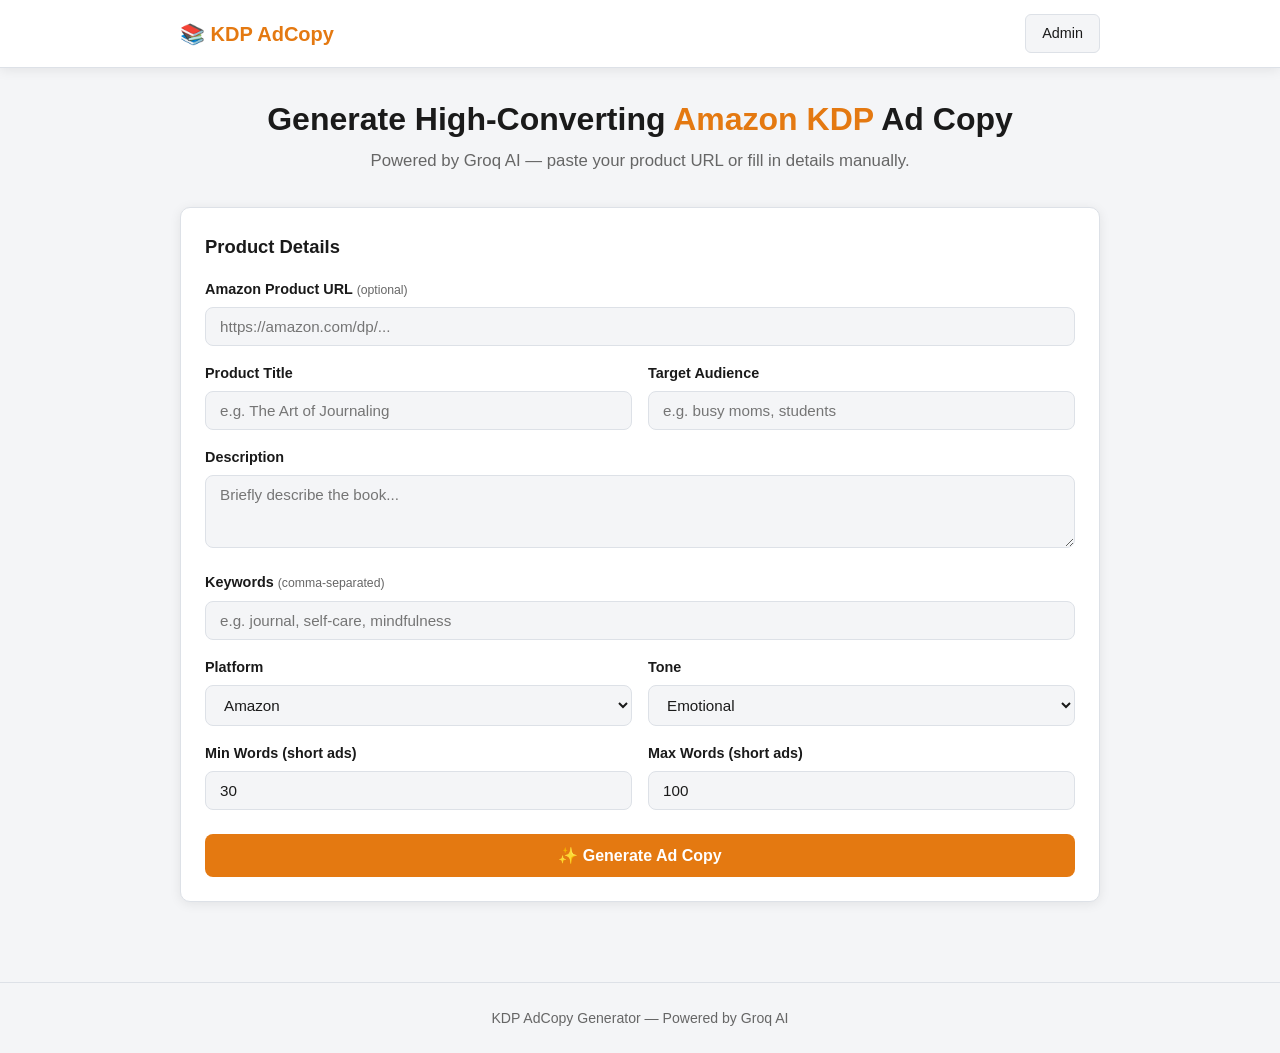
==== templates/index.html @ f395e8b0 "Initial commit" ====
<!DOCTYPE html>
<html lang="en">
<head>
  <meta charset="UTF-8" />
  <meta name="viewport" content="width=device-width, initial-scale=1.0" />
  <title>KDP AdCopy Generator</title>
  <link rel="manifest" href="/static/manifest.json" />
  <meta name="theme-color" content="#e47911" />
  <link rel="icon" href="/static/icons/icon-192.png" />
  <link rel="stylesheet" href="/static/styles.css" />
</head>
<body>
  <header class="header">
    <div class="header-inner">
      <div class="logo">📚 KDP AdCopy</div>
      <nav>
        <a href="/admin" class="btn-nav">Admin</a>
      </nav>
    </div>
  </header>

  <main class="main">
    <section class="hero">
      <h1>Generate High-Converting <span class="accent">Amazon KDP</span> Ad Copy</h1>
      <p class="hero-sub">Powered by Groq AI — paste your product URL or fill in details manually.</p>
    </section>

    <!-- Input Form -->
    <section class="card form-card">
      <h2>Product Details</h2>
      <form id="generateForm">
        <div class="form-group">
          <label for="url">Amazon Product URL <span class="optional">(optional)</span></label>
          <input type="url" id="url" name="url" placeholder="https://amazon.com/dp/..." />
        </div>
        <div class="form-row">
          <div class="form-group">
            <label for="title">Product Title</label>
            <input type="text" id="title" name="title" placeholder="e.g. The Art of Journaling" />
          </div>
          <div class="form-group">
            <label for="target_audience">Target Audience</label>
            <input type="text" id="target_audience" name="target_audience" placeholder="e.g. busy moms, students" />
          </div>
        </div>
        <div class="form-group">
          <label for="description">Description</label>
          <textarea id="description" name="description" rows="3" placeholder="Briefly describe the book..."></textarea>
        </div>
        <div class="form-group">
          <label for="keywords">Keywords <span class="optional">(comma-separated)</span></label>
          <input type="text" id="keywords" name="keywords" placeholder="e.g. journal, self-care, mindfulness" />
        </div>
        <div class="form-row">
          <div class="form-group">
            <label for="platform">Platform</label>
            <select id="platform" name="platform">
              <option value="Amazon">Amazon</option>
              <option value="Facebook">Facebook</option>
              <option value="Instagram">Instagram</option>
            </select>
          </div>
          <div class="form-group">
            <label for="tone">Tone</label>
            <select id="tone" name="tone">
              <option value="Emotional">Emotional</option>
              <option value="Professional">Professional</option>
              <option value="Urgent">Urgent</option>
            </select>
          </div>
        </div>
        <div class="form-row">
          <div class="form-group">
            <label for="min_words">Min Words (short ads)</label>
            <input type="number" id="min_words" name="min_words" value="30" min="10" max="500" />
          </div>
          <div class="form-group">
            <label for="max_words">Max Words (short ads)</label>
            <input type="number" id="max_words" name="max_words" value="100" min="20" max="1000" />
          </div>
        </div>
        <button type="submit" class="btn-primary" id="generateBtn">
          <span id="btnText">✨ Generate Ad Copy</span>
          <span id="btnLoading" class="hidden">⏳ Generating...</span>
        </button>
      </form>
    </section>

    <!-- Error Banner -->
    <div id="errorBanner" class="error-banner hidden"></div>

    <!-- Results Section -->
    <section id="results" class="hidden">
      <!-- Product Info -->
      <div class="card product-card" id="productInfo"></div>

      <!-- Export Buttons -->
      <div class="export-bar">
        <button class="btn-export" id="exportHtml">⬇ Export HTML</button>
        <button class="btn-export" id="exportZip">📦 Export ZIP</button>
      </div>

      <!-- Ad Copy Sections -->
      <div class="card" id="headlinesSection">
        <h2>📢 Headlines</h2>
        <div id="headlines" class="items-list"></div>
      </div>

      <div class="card" id="hooksSection">
        <h2>🎣 Hooks</h2>
        <div id="hooks" class="items-list"></div>
      </div>

      <div class="card" id="shortAdsSection">
        <h2>⚡ Short Ads</h2>
        <div id="shortAds" class="items-list"></div>
      </div>

      <div class="card" id="longAdsSection">
        <h2>📝 Long Ads</h2>
        <div id="longAds" class="items-list long-ads-list"></div>
      </div>

      <div class="card" id="keywordsSection">
        <h2>🔑 Keywords</h2>
        <div id="keywords" class="keywords-cloud"></div>
      </div>
    </section>
  </main>

  <footer class="footer">
    <p>KDP AdCopy Generator &mdash; Powered by Groq AI</p>
  </footer>

  <script src="/static/app.js"></script>
</body>
</html>
---- static/styles.css ----
/* ── Reset & Base ──────────────────────────────────────────── */
*, *::before, *::after { box-sizing: border-box; margin: 0; padding: 0; }

:root {
  --accent: #e47911;
  --accent-dark: #b85e00;
  --bg: #f4f5f7;
  --surface: #ffffff;
  --text: #1a1a1a;
  --muted: #666;
  --border: #dde1e7;
  --radius: 10px;
  --shadow: 0 2px 12px rgba(0,0,0,.08);
}

body {
  font-family: -apple-system, BlinkMacSystemFont, "Segoe UI", Roboto, sans-serif;
  background: var(--bg);
  color: var(--text);
  line-height: 1.6;
  min-height: 100vh;
}

/* ── Header ────────────────────────────────────────────────── */
.header {
  background: var(--surface);
  border-bottom: 1px solid var(--border);
  position: sticky; top: 0; z-index: 100;
  box-shadow: var(--shadow);
}
.header-inner {
  max-width: 960px;
  margin: 0 auto;
  padding: 14px 20px;
  display: flex;
  align-items: center;
  justify-content: space-between;
}
.logo { font-size: 1.25rem; font-weight: 700; color: var(--accent); }
nav { display: flex; gap: 8px; }

/* ── Buttons ───────────────────────────────────────────────── */
.btn-primary {
  display: inline-flex; align-items: center; justify-content: center; gap: 6px;
  background: var(--accent);
  color: #fff;
  border: none;
  padding: 12px 28px;
  border-radius: 8px;
  font-size: 1rem;
  font-weight: 600;
  cursor: pointer;
  transition: background .2s;
  width: 100%;
  margin-top: 8px;
}
.btn-primary:hover { background: var(--accent-dark); }
.btn-primary:disabled { opacity: .6; cursor: not-allowed; }

.btn-nav {
  padding: 7px 16px;
  border-radius: 6px;
  background: var(--bg);
  color: var(--text);
  text-decoration: none;
  font-size: .9rem;
  font-weight: 500;
  border: 1px solid var(--border);
  cursor: pointer;
  transition: background .2s;
}
.btn-nav:hover { background: #e0e3ea; }
.btn-danger { color: #c0392b; border-color: #e8b4b4; }
.btn-danger:hover { background: #fde8e8; }

.btn-export {
  padding: 10px 20px;
  border-radius: 8px;
  background: var(--surface);
  border: 1px solid var(--accent);
  color: var(--accent);
  font-weight: 600;
  cursor: pointer;
  font-size: .95rem;
  transition: background .2s, color .2s;
}
.btn-export:hover { background: var(--accent); color: #fff; }

/* ── Main Layout ───────────────────────────────────────────── */
.main { max-width: 960px; margin: 0 auto; padding: 32px 20px 60px; }

/* ── Hero ──────────────────────────────────────────────────── */
.hero { text-align: center; margin-bottom: 32px; }
.hero h1 { font-size: 2rem; font-weight: 800; line-height: 1.2; margin-bottom: 10px; }
.hero-sub { color: var(--muted); font-size: 1.05rem; }
.accent { color: var(--accent); }

/* ── Cards ─────────────────────────────────────────────────── */
.card {
  background: var(--surface);
  border-radius: var(--radius);
  padding: 24px;
  margin-bottom: 20px;
  box-shadow: var(--shadow);
  border: 1px solid var(--border);
}
.card h2 { font-size: 1.15rem; font-weight: 700; margin-bottom: 16px; }

/* ── Form ──────────────────────────────────────────────────── */
.form-group { margin-bottom: 16px; }
.form-group label { display: block; font-weight: 600; font-size: .9rem; margin-bottom: 6px; }
.optional { font-weight: 400; color: var(--muted); font-size: .85em; }
.form-group input, .form-group textarea, .form-group select {
  width: 100%;
  padding: 10px 14px;
  border: 1px solid var(--border);
  border-radius: 8px;
  font-size: .95rem;
  font-family: inherit;
  transition: border-color .2s;
  background: var(--bg);
  color: var(--text);
}
.form-group input:focus, .form-group textarea:focus, .form-group select:focus {
  outline: none;
  border-color: var(--accent);
  background: #fff;
}
.form-row { display: grid; grid-template-columns: 1fr 1fr; gap: 16px; }
@media (max-width: 580px) { .form-row { grid-template-columns: 1fr; } }

/* ── Results ───────────────────────────────────────────────── */
.export-bar { display: flex; gap: 12px; margin-bottom: 20px; }
.items-list { display: flex; flex-direction: column; gap: 10px; }
.ad-item {
  background: var(--bg);
  border-left: 4px solid var(--accent);
  border-radius: 6px;
  padding: 14px 16px;
  position: relative;
  font-size: .95rem;
}
.ad-item .copy-btn {
  position: absolute; top: 10px; right: 12px;
  background: none; border: 1px solid var(--border);
  border-radius: 4px; padding: 3px 9px;
  font-size: .78rem; cursor: pointer; color: var(--muted);
  transition: all .2s;
}
.ad-item .copy-btn:hover { border-color: var(--accent); color: var(--accent); }
.ad-item .copy-btn.copied { color: #27ae60; border-color: #27ae60; }

.long-ads-list .ad-item { border-left-color: #6c5ce7; }

/* Product card */
.product-card { display: flex; gap: 20px; align-items: flex-start; }
.product-img { width: 120px; height: 120px; object-fit: contain; border-radius: 8px; border: 1px solid var(--border); }
.product-info h3 { font-size: 1.1rem; margin-bottom: 6px; }
.product-info a { color: var(--accent); text-decoration: none; font-size: .9rem; }
.product-info a:hover { text-decoration: underline; }
@media (max-width: 500px) { .product-card { flex-direction: column; } }

/* Keywords */
.keywords-cloud { display: flex; flex-wrap: wrap; gap: 8px; }
.kw-tag {
  background: var(--accent);
  color: #fff;
  padding: 5px 14px;
  border-radius: 20px;
  font-size: .85rem;
  font-weight: 500;
}

/* Error */
.error-banner {
  background: #fde8e8;
  border: 1px solid #e8b4b4;
  color: #c0392b;
  border-radius: var(--radius);
  padding: 14px 18px;
  margin-bottom: 20px;
  font-weight: 500;
}

.hidden { display: none !important; }

/* Flash messages */
.flash {
  padding: 12px 16px;
  border-radius: 8px;
  margin-bottom: 16px;
  font-weight: 500;
}
.flash-success { background: #e8f8f0; border: 1px solid #a9dfbf; color: #1e8449; }
.flash-error   { background: #fde8e8; border: 1px solid #e8b4b4; color: #c0392b; }

/* Badge */
.badge {
  background: var(--accent);
  color: #fff;
  font-size: .72rem;
  padding: 2px 8px;
  border-radius: 10px;
  font-weight: 700;
  vertical-align: middle;
  margin-left: 6px;
}

/* ── Footer ────────────────────────────────────────────────── */
.footer {
  text-align: center;
  padding: 24px 20px;
  color: var(--muted);
  font-size: .88rem;
  border-top: 1px solid var(--border);
}

/* ── Admin ─────────────────────────────────────────────────── */
.admin-body {
  display: flex; align-items: center; justify-content: center;
  min-height: 100vh; background: var(--bg);
}
.admin-body-full { background: var(--bg); }
.login-card {
  background: var(--surface);
  border-radius: var(--radius);
  padding: 40px;
  width: 380px;
  box-shadow: var(--shadow);
  border: 1px solid var(--border);
}
.login-logo { font-size: 1.5rem; font-weight: 800; color: var(--accent); margin-bottom: 12px; }
.login-card h2 { margin-bottom: 20px; }
.login-hint { margin-top: 14px; color: var(--muted); font-size: .85rem; text-align: center; }

.admin-main { max-width: 960px; margin: 0 auto; padding: 32px 20px 60px; }

.stats-row { display: grid; grid-template-columns: repeat(3, 1fr); gap: 16px; margin-bottom: 20px; }
@media (max-width: 580px) { .stats-row { grid-template-columns: 1fr; } }
.stat-card {
  background: var(--surface);
  border-radius: var(--radius);
  padding: 20px;
  text-align: center;
  box-shadow: var(--shadow);
  border: 1px solid var(--border);
}
.stat-num { font-size: 2rem; font-weight: 800; color: var(--accent); }
.stat-label { color: var(--muted); font-size: .88rem; margin-top: 4px; }

.checkbox-group label {
  display: flex; align-items: center; gap: 10px;
  font-weight: 500; cursor: pointer;
}
.checkbox-group input[type="checkbox"] {
  width: auto; margin: 0; cursor: pointer;
}

/* Requests table */
.table-wrapper { overflow-x: auto; }
.req-table { width: 100%; border-collapse: collapse; font-size: .92rem; }
.req-table th {
  text-align: left;
  padding: 10px 14px;
  border-bottom: 2px solid var(--border);
  color: var(--muted);
  font-weight: 600;
  white-space: nowrap;
}
.req-table td { padding: 10px 14px; border-bottom: 1px solid var(--border); }
.req-table tr:hover td { background: var(--bg); }
.req-table a { color: var(--accent); text-decoration: none; }
.req-table a:hover { text-decoration: underline; }
.empty-msg { color: var(--muted); text-align: center; padding: 32px; }
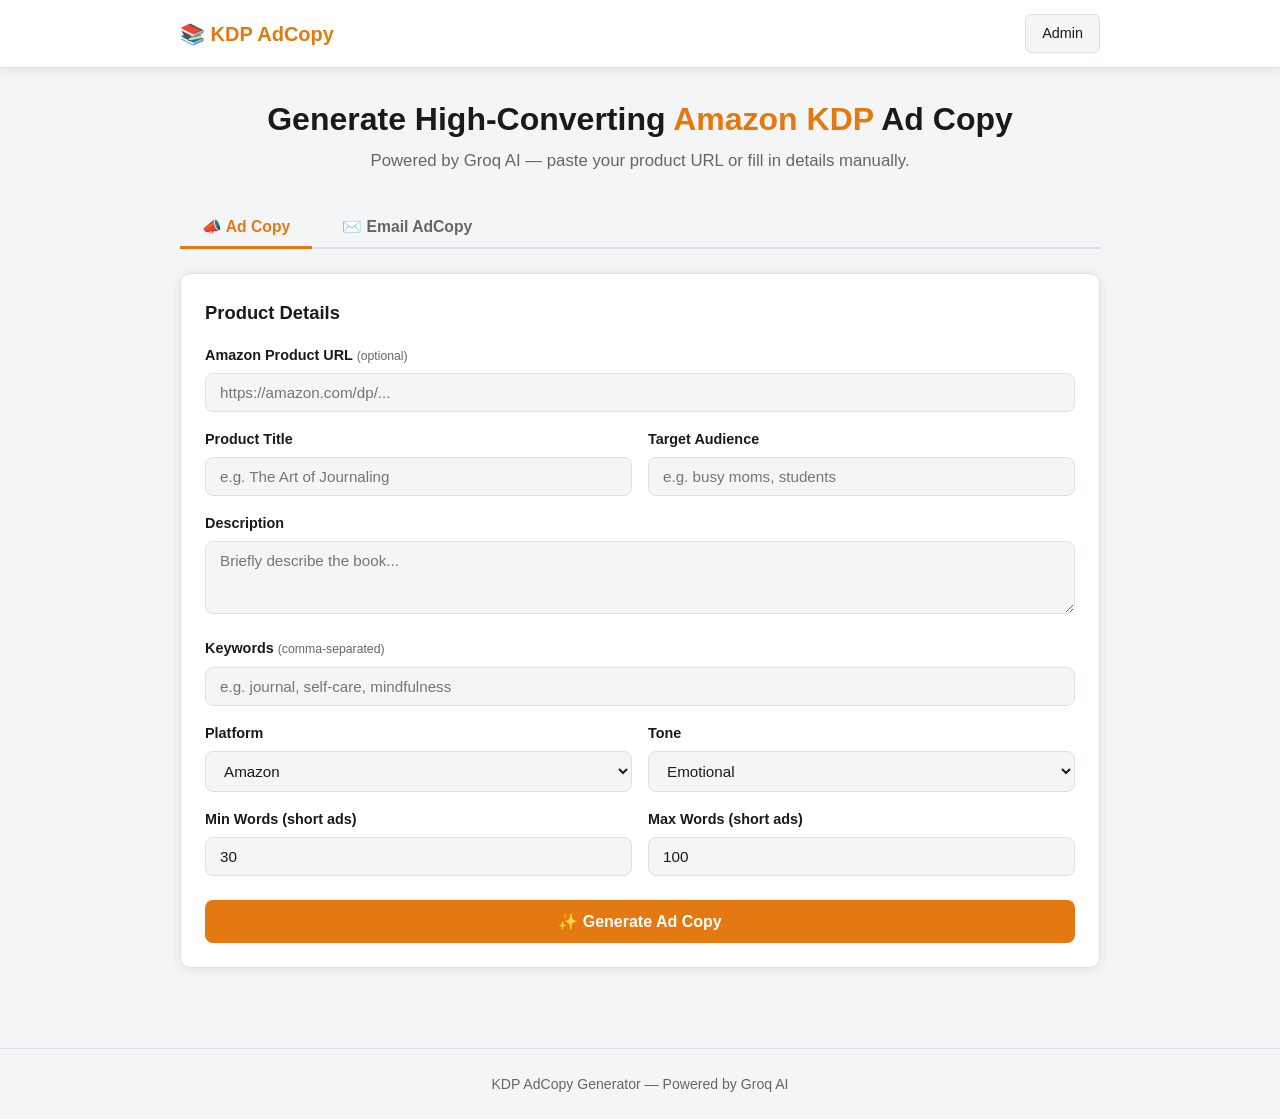
==== commit 3679eee1: "Add a new section for generating email ad copy Adds a new tab and functionality for generating email" ====
--- a/templates/index.html
+++ b/templates/index.html
@@ -25,107 +25,203 @@
       <p class="hero-sub">Powered by Groq AI — paste your product URL or fill in details manually.</p>
     </section>
 
-    <!-- Input Form -->
-    <section class="card form-card">
-      <h2>Product Details</h2>
-      <form id="generateForm">
-        <div class="form-group">
-          <label for="url">Amazon Product URL <span class="optional">(optional)</span></label>
-          <input type="url" id="url" name="url" placeholder="https://amazon.com/dp/..." />
-        </div>
-        <div class="form-row">
-          <div class="form-group">
-            <label for="title">Product Title</label>
-            <input type="text" id="title" name="title" placeholder="e.g. The Art of Journaling" />
-          </div>
-          <div class="form-group">
-            <label for="target_audience">Target Audience</label>
-            <input type="text" id="target_audience" name="target_audience" placeholder="e.g. busy moms, students" />
-          </div>
-        </div>
-        <div class="form-group">
-          <label for="description">Description</label>
-          <textarea id="description" name="description" rows="3" placeholder="Briefly describe the book..."></textarea>
-        </div>
-        <div class="form-group">
-          <label for="keywords">Keywords <span class="optional">(comma-separated)</span></label>
-          <input type="text" id="keywords" name="keywords" placeholder="e.g. journal, self-care, mindfulness" />
-        </div>
-        <div class="form-row">
-          <div class="form-group">
-            <label for="platform">Platform</label>
-            <select id="platform" name="platform">
-              <option value="Amazon">Amazon</option>
-              <option value="Facebook">Facebook</option>
-              <option value="Instagram">Instagram</option>
-            </select>
-          </div>
-          <div class="form-group">
-            <label for="tone">Tone</label>
-            <select id="tone" name="tone">
-              <option value="Emotional">Emotional</option>
-              <option value="Professional">Professional</option>
-              <option value="Urgent">Urgent</option>
-            </select>
-          </div>
-        </div>
-        <div class="form-row">
-          <div class="form-group">
-            <label for="min_words">Min Words (short ads)</label>
-            <input type="number" id="min_words" name="min_words" value="30" min="10" max="500" />
-          </div>
-          <div class="form-group">
-            <label for="max_words">Max Words (short ads)</label>
-            <input type="number" id="max_words" name="max_words" value="100" min="20" max="1000" />
-          </div>
-        </div>
-        <button type="submit" class="btn-primary" id="generateBtn">
-          <span id="btnText">✨ Generate Ad Copy</span>
-          <span id="btnLoading" class="hidden">⏳ Generating...</span>
-        </button>
-      </form>
-    </section>
-
-    <!-- Error Banner -->
-    <div id="errorBanner" class="error-banner hidden"></div>
-
-    <!-- Results Section -->
-    <section id="results" class="hidden">
-      <!-- Product Info -->
-      <div class="card product-card" id="productInfo"></div>
-
-      <!-- Export Buttons -->
-      <div class="export-bar">
-        <button class="btn-export" id="exportHtml">⬇ Export HTML</button>
-        <button class="btn-export" id="exportZip">📦 Export ZIP</button>
-      </div>
-
-      <!-- Ad Copy Sections -->
-      <div class="card" id="headlinesSection">
-        <h2>📢 Headlines</h2>
-        <div id="headlines" class="items-list"></div>
-      </div>
-
-      <div class="card" id="hooksSection">
-        <h2>🎣 Hooks</h2>
-        <div id="hooks" class="items-list"></div>
-      </div>
-
-      <div class="card" id="shortAdsSection">
-        <h2>⚡ Short Ads</h2>
-        <div id="shortAds" class="items-list"></div>
-      </div>
-
-      <div class="card" id="longAdsSection">
-        <h2>📝 Long Ads</h2>
-        <div id="longAds" class="items-list long-ads-list"></div>
-      </div>
-
-      <div class="card" id="keywordsSection">
-        <h2>🔑 Keywords</h2>
-        <div id="keywords" class="keywords-cloud"></div>
-      </div>
-    </section>
+    <!-- Tab Switcher -->
+    <div class="tab-bar">
+      <button class="tab-btn active" data-tab="ads">📣 Ad Copy</button>
+      <button class="tab-btn" data-tab="email">✉️ Email AdCopy</button>
+    </div>
+
+    <!-- ══════════════════════════════════════════════════════ -->
+    <!-- AD COPY TAB                                           -->
+    <!-- ══════════════════════════════════════════════════════ -->
+    <div id="tab-ads" class="tab-content active">
+      <section class="card form-card">
+        <h2>Product Details</h2>
+        <form id="generateForm">
+          <div class="form-group">
+            <label for="url">Amazon Product URL <span class="optional">(optional)</span></label>
+            <input type="url" id="url" name="url" placeholder="https://amazon.com/dp/..." />
+          </div>
+          <div class="form-row">
+            <div class="form-group">
+              <label for="title">Product Title</label>
+              <input type="text" id="title" name="title" placeholder="e.g. The Art of Journaling" />
+            </div>
+            <div class="form-group">
+              <label for="target_audience">Target Audience</label>
+              <input type="text" id="target_audience" name="target_audience" placeholder="e.g. busy moms, students" />
+            </div>
+          </div>
+          <div class="form-group">
+            <label for="description">Description</label>
+            <textarea id="description" name="description" rows="3" placeholder="Briefly describe the book..."></textarea>
+          </div>
+          <div class="form-group">
+            <label for="keywords">Keywords <span class="optional">(comma-separated)</span></label>
+            <input type="text" id="keywords" name="keywords" placeholder="e.g. journal, self-care, mindfulness" />
+          </div>
+          <div class="form-row">
+            <div class="form-group">
+              <label for="platform">Platform</label>
+              <select id="platform" name="platform">
+                <option value="Amazon">Amazon</option>
+                <option value="Facebook">Facebook</option>
+                <option value="Instagram">Instagram</option>
+              </select>
+            </div>
+            <div class="form-group">
+              <label for="tone">Tone</label>
+              <select id="tone" name="tone">
+                <option value="Emotional">Emotional</option>
+                <option value="Professional">Professional</option>
+                <option value="Urgent">Urgent</option>
+              </select>
+            </div>
+          </div>
+          <div class="form-row">
+            <div class="form-group">
+              <label for="min_words">Min Words (short ads)</label>
+              <input type="number" id="min_words" name="min_words" value="30" min="10" max="500" />
+            </div>
+            <div class="form-group">
+              <label for="max_words">Max Words (short ads)</label>
+              <input type="number" id="max_words" name="max_words" value="100" min="20" max="1000" />
+            </div>
+          </div>
+          <button type="submit" class="btn-primary" id="generateBtn">
+            <span id="btnText">✨ Generate Ad Copy</span>
+            <span id="btnLoading" class="hidden">⏳ Generating...</span>
+          </button>
+        </form>
+      </section>
+
+      <div id="errorBanner" class="error-banner hidden"></div>
+
+      <section id="results" class="hidden">
+        <div class="card product-card" id="productInfo"></div>
+        <div class="export-bar">
+          <button class="btn-export" id="exportHtml">⬇ Export HTML</button>
+          <button class="btn-export" id="exportZip">📦 Export ZIP</button>
+        </div>
+        <div class="card">
+          <h2>📢 Headlines</h2>
+          <div id="headlines" class="items-list"></div>
+        </div>
+        <div class="card">
+          <h2>🎣 Hooks</h2>
+          <div id="hooks" class="items-list"></div>
+        </div>
+        <div class="card">
+          <h2>⚡ Short Ads</h2>
+          <div id="shortAds" class="items-list"></div>
+        </div>
+        <div class="card">
+          <h2>📝 Long Ads</h2>
+          <div id="longAds" class="items-list long-ads-list"></div>
+        </div>
+        <div class="card">
+          <h2>🔑 Keywords</h2>
+          <div id="keywords" class="keywords-cloud"></div>
+        </div>
+      </section>
+    </div>
+
+    <!-- ══════════════════════════════════════════════════════ -->
+    <!-- EMAIL ADCOPY TAB                                       -->
+    <!-- ══════════════════════════════════════════════════════ -->
+    <div id="tab-email" class="tab-content hidden">
+      <section class="card form-card">
+        <h2>Email Details</h2>
+        <form id="emailForm">
+          <div class="form-group">
+            <label for="e_url">Amazon Product URL <span class="optional">(optional)</span></label>
+            <input type="url" id="e_url" name="url" placeholder="https://amazon.com/dp/..." />
+          </div>
+          <div class="form-row">
+            <div class="form-group">
+              <label for="e_title">Product Title</label>
+              <input type="text" id="e_title" name="title" placeholder="e.g. The Art of Journaling" />
+            </div>
+            <div class="form-group">
+              <label for="e_target_audience">Target Audience</label>
+              <input type="text" id="e_target_audience" name="target_audience" placeholder="e.g. busy moms, students" />
+            </div>
+          </div>
+          <div class="form-group">
+            <label for="e_description">Description</label>
+            <textarea id="e_description" name="description" rows="3" placeholder="Briefly describe the book..."></textarea>
+          </div>
+          <div class="form-group">
+            <label for="e_keywords">Keywords <span class="optional">(comma-separated)</span></label>
+            <input type="text" id="e_keywords" name="keywords" placeholder="e.g. journal, self-care, mindfulness" />
+          </div>
+          <div class="form-row">
+            <div class="form-group">
+              <label for="email_type">Email Type</label>
+              <select id="email_type" name="email_type">
+                <option value="Promotional">Promotional</option>
+                <option value="Launch Announcement">Launch Announcement</option>
+                <option value="Welcome">Welcome</option>
+                <option value="Re-engagement">Re-engagement</option>
+                <option value="Newsletter">Newsletter</option>
+              </select>
+            </div>
+            <div class="form-group">
+              <label for="e_tone">Tone</label>
+              <select id="e_tone" name="tone">
+                <option value="Emotional">Emotional</option>
+                <option value="Professional">Professional</option>
+                <option value="Urgent">Urgent</option>
+              </select>
+            </div>
+          </div>
+          <div class="form-row">
+            <div class="form-group">
+              <label for="e_min_words">Min Words (short body)</label>
+              <input type="number" id="e_min_words" name="min_words" value="50" min="20" max="500" />
+            </div>
+            <div class="form-group">
+              <label for="e_max_words">Max Words (short body)</label>
+              <input type="number" id="e_max_words" name="max_words" value="150" min="50" max="1000" />
+            </div>
+          </div>
+          <button type="submit" class="btn-primary btn-email" id="emailBtn">
+            <span id="emailBtnText">✉️ Generate Email Copy</span>
+            <span id="emailBtnLoading" class="hidden">⏳ Generating...</span>
+          </button>
+        </form>
+      </section>
+
+      <div id="emailErrorBanner" class="error-banner hidden"></div>
+
+      <section id="emailResults" class="hidden">
+        <div class="card product-card" id="emailProductInfo"></div>
+        <div class="export-bar">
+          <button class="btn-export btn-export-email" id="exportEmailHtml">⬇ Export HTML</button>
+          <button class="btn-export btn-export-email" id="exportEmailZip">📦 Export ZIP</button>
+        </div>
+        <div class="card">
+          <h2>📧 Subject Lines</h2>
+          <div id="subjectLines" class="items-list"></div>
+        </div>
+        <div class="card">
+          <h2>👁 Preview Texts</h2>
+          <div id="previewTexts" class="items-list preview-list"></div>
+        </div>
+        <div class="card">
+          <h2>📝 Short Email Bodies</h2>
+          <div id="shortBodies" class="items-list"></div>
+        </div>
+        <div class="card">
+          <h2>📜 Long Email Bodies</h2>
+          <div id="longBodies" class="items-list long-ads-list email-long-list"></div>
+        </div>
+        <div class="card">
+          <h2>🚀 Calls to Action</h2>
+          <div id="ctas" class="keywords-cloud"></div>
+        </div>
+      </section>
+    </div>
   </main>
 
   <footer class="footer">
--- a/static/styles.css
+++ b/static/styles.css
@@ -206,6 +206,46 @@
   margin-left: 6px;
 }
 
+/* ── Tabs ──────────────────────────────────────────────────── */
+.tab-bar {
+  display: flex;
+  gap: 8px;
+  margin-bottom: 24px;
+  border-bottom: 2px solid var(--border);
+  padding-bottom: 0;
+}
+.tab-btn {
+  padding: 10px 22px;
+  border: none;
+  background: none;
+  font-size: .98rem;
+  font-weight: 600;
+  color: var(--muted);
+  cursor: pointer;
+  border-bottom: 3px solid transparent;
+  margin-bottom: -2px;
+  border-radius: 6px 6px 0 0;
+  transition: color .2s, border-color .2s;
+}
+.tab-btn:hover { color: var(--text); }
+.tab-btn.active { color: var(--accent); border-bottom-color: var(--accent); }
+.tab-content { display: block; }
+.tab-content.hidden { display: none !important; }
+
+/* ── Email-specific styles ─────────────────────────────────── */
+.btn-email { background: #6c5ce7; }
+.btn-email:hover { background: #4e3dc7; }
+
+.btn-export-email {
+  border-color: #6c5ce7;
+  color: #6c5ce7;
+}
+.btn-export-email:hover { background: #6c5ce7; color: #fff; }
+
+.preview-item { border-left-color: #00b894; }
+.email-long-list .ad-item { border-left-color: #6c5ce7; }
+.email-cta-tag { background: #6c5ce7; }
+
 /* ── Footer ────────────────────────────────────────────────── */
 .footer {
   text-align: center;
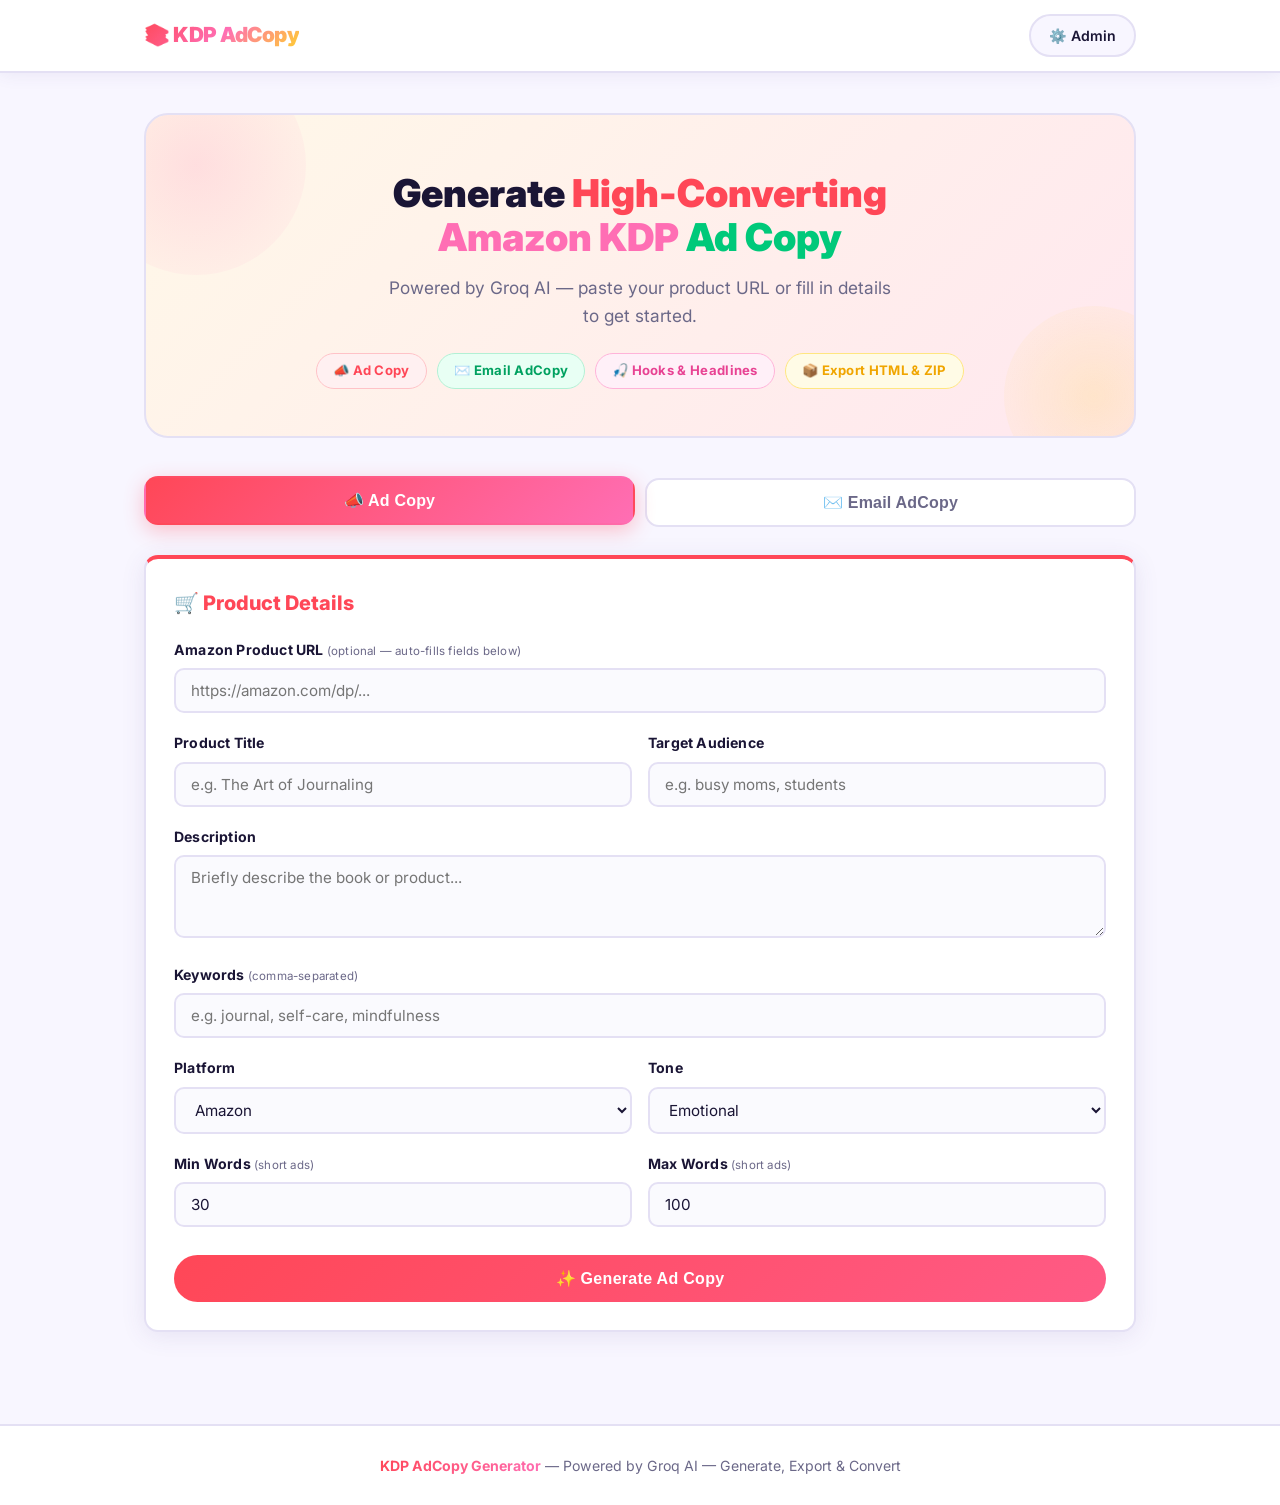
==== commit 9ad3e11c: "Enhance the app's visual appeal with a vibrant new color scheme and dynamic layouts Update CSS with " ====
--- a/templates/index.html
+++ b/templates/index.html
@@ -5,7 +5,7 @@
   <meta name="viewport" content="width=device-width, initial-scale=1.0" />
   <title>KDP AdCopy Generator</title>
   <link rel="manifest" href="/static/manifest.json" />
-  <meta name="theme-color" content="#e47911" />
+  <meta name="theme-color" content="#ff4757" />
   <link rel="icon" href="/static/icons/icon-192.png" />
   <link rel="stylesheet" href="/static/styles.css" />
 </head>
@@ -14,18 +14,29 @@
     <div class="header-inner">
       <div class="logo">📚 KDP AdCopy</div>
       <nav>
-        <a href="/admin" class="btn-nav">Admin</a>
+        <a href="/admin" class="btn-nav">⚙️ Admin</a>
       </nav>
     </div>
   </header>
 
   <main class="main">
+
+    <!-- Hero -->
     <section class="hero">
-      <h1>Generate High-Converting <span class="accent">Amazon KDP</span> Ad Copy</h1>
-      <p class="hero-sub">Powered by Groq AI — paste your product URL or fill in details manually.</p>
+      <h1>
+        Generate <span class="accent-red">High-Converting</span><br>
+        <span class="accent-pink">Amazon KDP</span> <span class="accent-grn">Ad Copy</span>
+      </h1>
+      <p class="hero-sub">Powered by Groq AI — paste your product URL or fill in details to get started.</p>
+      <div class="hero-pills">
+        <span class="hero-pill pill-red">📣 Ad Copy</span>
+        <span class="hero-pill pill-green">✉️ Email AdCopy</span>
+        <span class="hero-pill pill-pink">🎣 Hooks &amp; Headlines</span>
+        <span class="hero-pill pill-yellow">📦 Export HTML &amp; ZIP</span>
+      </div>
     </section>
 
-    <!-- Tab Switcher -->
+    <!-- Tabs -->
     <div class="tab-bar">
       <button class="tab-btn active" data-tab="ads">📣 Ad Copy</button>
       <button class="tab-btn" data-tab="email">✉️ Email AdCopy</button>
@@ -36,10 +47,10 @@
     <!-- ══════════════════════════════════════════════════════ -->
     <div id="tab-ads" class="tab-content active">
       <section class="card form-card">
-        <h2>Product Details</h2>
+        <h2>🛒 Product Details</h2>
         <form id="generateForm">
           <div class="form-group">
-            <label for="url">Amazon Product URL <span class="optional">(optional)</span></label>
+            <label for="url">Amazon Product URL <span class="optional">(optional — auto-fills fields below)</span></label>
             <input type="url" id="url" name="url" placeholder="https://amazon.com/dp/..." />
           </div>
           <div class="form-row">
@@ -54,7 +65,7 @@
           </div>
           <div class="form-group">
             <label for="description">Description</label>
-            <textarea id="description" name="description" rows="3" placeholder="Briefly describe the book..."></textarea>
+            <textarea id="description" name="description" rows="3" placeholder="Briefly describe the book or product..."></textarea>
           </div>
           <div class="form-group">
             <label for="keywords">Keywords <span class="optional">(comma-separated)</span></label>
@@ -80,17 +91,17 @@
           </div>
           <div class="form-row">
             <div class="form-group">
-              <label for="min_words">Min Words (short ads)</label>
+              <label for="min_words">Min Words <span class="optional">(short ads)</span></label>
               <input type="number" id="min_words" name="min_words" value="30" min="10" max="500" />
             </div>
             <div class="form-group">
-              <label for="max_words">Max Words (short ads)</label>
+              <label for="max_words">Max Words <span class="optional">(short ads)</span></label>
               <input type="number" id="max_words" name="max_words" value="100" min="20" max="1000" />
             </div>
           </div>
           <button type="submit" class="btn-primary" id="generateBtn">
             <span id="btnText">✨ Generate Ad Copy</span>
-            <span id="btnLoading" class="hidden">⏳ Generating...</span>
+            <span id="btnLoading" class="hidden">⏳ Generating…</span>
           </button>
         </form>
       </section>
@@ -98,30 +109,37 @@
       <div id="errorBanner" class="error-banner hidden"></div>
 
       <section id="results" class="hidden">
+        <!-- Product info full-width -->
         <div class="card product-card" id="productInfo"></div>
+
+        <!-- Export bar -->
         <div class="export-bar">
           <button class="btn-export" id="exportHtml">⬇ Export HTML</button>
           <button class="btn-export" id="exportZip">📦 Export ZIP</button>
         </div>
-        <div class="card">
-          <h2>📢 Headlines</h2>
-          <div id="headlines" class="items-list"></div>
-        </div>
-        <div class="card">
-          <h2>🎣 Hooks</h2>
-          <div id="hooks" class="items-list"></div>
-        </div>
-        <div class="card">
-          <h2>⚡ Short Ads</h2>
-          <div id="shortAds" class="items-list"></div>
-        </div>
-        <div class="card">
-          <h2>📝 Long Ads</h2>
-          <div id="longAds" class="items-list long-ads-list"></div>
-        </div>
-        <div class="card">
-          <h2>🔑 Keywords</h2>
-          <div id="keywords" class="keywords-cloud"></div>
+
+        <!-- Results in 2-col grid -->
+        <div class="results-grid">
+          <div class="card section-red">
+            <h2>📢 Headlines</h2>
+            <div id="headlines" class="items-list"></div>
+          </div>
+          <div class="card section-pink">
+            <h2>🎣 Hooks</h2>
+            <div id="hooks" class="items-list"></div>
+          </div>
+          <div class="card section-yellow">
+            <h2>⚡ Short Ads</h2>
+            <div id="shortAds" class="items-list"></div>
+          </div>
+          <div class="card section-green">
+            <h2>🔑 Keywords</h2>
+            <div id="keywords" class="keywords-cloud"></div>
+          </div>
+          <div class="card section-pink results-full">
+            <h2>📝 Long Ads</h2>
+            <div id="longAds" class="items-list"></div>
+          </div>
         </div>
       </section>
     </div>
@@ -129,9 +147,9 @@
     <!-- ══════════════════════════════════════════════════════ -->
     <!-- EMAIL ADCOPY TAB                                       -->
     <!-- ══════════════════════════════════════════════════════ -->
-    <div id="tab-email" class="tab-content hidden">
-      <section class="card form-card">
-        <h2>Email Details</h2>
+    <div id="tab-email" class="tab-content hidden email-tab">
+      <section class="card form-card email-form-card">
+        <h2>✉️ Email Details</h2>
         <form id="emailForm">
           <div class="form-group">
             <label for="e_url">Amazon Product URL <span class="optional">(optional)</span></label>
@@ -149,7 +167,7 @@
           </div>
           <div class="form-group">
             <label for="e_description">Description</label>
-            <textarea id="e_description" name="description" rows="3" placeholder="Briefly describe the book..."></textarea>
+            <textarea id="e_description" name="description" rows="3" placeholder="Briefly describe the book or product..."></textarea>
           </div>
           <div class="form-group">
             <label for="e_keywords">Keywords <span class="optional">(comma-separated)</span></label>
@@ -177,17 +195,17 @@
           </div>
           <div class="form-row">
             <div class="form-group">
-              <label for="e_min_words">Min Words (short body)</label>
+              <label for="e_min_words">Min Words <span class="optional">(short body)</span></label>
               <input type="number" id="e_min_words" name="min_words" value="50" min="20" max="500" />
             </div>
             <div class="form-group">
-              <label for="e_max_words">Max Words (short body)</label>
+              <label for="e_max_words">Max Words <span class="optional">(short body)</span></label>
               <input type="number" id="e_max_words" name="max_words" value="150" min="50" max="1000" />
             </div>
           </div>
           <button type="submit" class="btn-primary btn-email" id="emailBtn">
             <span id="emailBtnText">✉️ Generate Email Copy</span>
-            <span id="emailBtnLoading" class="hidden">⏳ Generating...</span>
+            <span id="emailBtnLoading" class="hidden">⏳ Generating…</span>
           </button>
         </form>
       </section>
@@ -196,36 +214,41 @@
 
       <section id="emailResults" class="hidden">
         <div class="card product-card" id="emailProductInfo"></div>
+
         <div class="export-bar">
           <button class="btn-export btn-export-email" id="exportEmailHtml">⬇ Export HTML</button>
           <button class="btn-export btn-export-email" id="exportEmailZip">📦 Export ZIP</button>
         </div>
-        <div class="card">
-          <h2>📧 Subject Lines</h2>
-          <div id="subjectLines" class="items-list"></div>
-        </div>
-        <div class="card">
-          <h2>👁 Preview Texts</h2>
-          <div id="previewTexts" class="items-list preview-list"></div>
-        </div>
-        <div class="card">
-          <h2>📝 Short Email Bodies</h2>
-          <div id="shortBodies" class="items-list"></div>
-        </div>
-        <div class="card">
-          <h2>📜 Long Email Bodies</h2>
-          <div id="longBodies" class="items-list long-ads-list email-long-list"></div>
-        </div>
-        <div class="card">
-          <h2>🚀 Calls to Action</h2>
-          <div id="ctas" class="keywords-cloud"></div>
-        </div>
-      </section>
-    </div>
+
+        <div class="results-grid">
+          <div class="card section-green results-full">
+            <h2>📧 Subject Lines</h2>
+            <div id="subjectLines" class="items-list"></div>
+          </div>
+          <div class="card section-yellow">
+            <h2>👁 Preview Texts</h2>
+            <div id="previewTexts" class="items-list"></div>
+          </div>
+          <div class="card section-pink">
+            <h2>🚀 Calls to Action</h2>
+            <div id="ctas" class="keywords-cloud"></div>
+          </div>
+          <div class="card section-red">
+            <h2>📝 Short Email Bodies</h2>
+            <div id="shortBodies" class="items-list"></div>
+          </div>
+          <div class="card section-green results-full">
+            <h2>📜 Long Email Bodies</h2>
+            <div id="longBodies" class="items-list"></div>
+          </div>
+        </div>
+      </section>
+    </div>
+
   </main>
 
   <footer class="footer">
-    <p>KDP AdCopy Generator &mdash; Powered by Groq AI</p>
+    <p><strong>KDP AdCopy Generator</strong> &mdash; Powered by Groq AI &mdash; Generate, Export &amp; Convert</p>
   </footer>
 
   <script src="/static/app.js"></script>
--- a/static/styles.css
+++ b/static/styles.css
@@ -1,314 +1,597 @@
+/* ══════════════════════════════════════════════════════════════
+   KDP AdCopy Generator – Redesigned UI
+   Colors: Red #ff4757 | Green #00c97a | Pink #ff6eb4 | Yellow #ffd32a
+   ══════════════════════════════════════════════════════════════ */
+
+@import url('https://fonts.googleapis.com/css2?family=Inter:wght@400;500;600;700;800;900&display=swap');
+
+/* ── Keyframes ─────────────────────────────────────────────── */
+@keyframes fadeSlideUp {
+  from { opacity: 0; transform: translateY(22px); }
+  to   { opacity: 1; transform: translateY(0); }
+}
+@keyframes fadeIn {
+  from { opacity: 0; }
+  to   { opacity: 1; }
+}
+@keyframes pulse-ring {
+  0%   { box-shadow: 0 0 0 0 rgba(255,71,87,.35); }
+  70%  { box-shadow: 0 0 0 12px rgba(255,71,87,0); }
+  100% { box-shadow: 0 0 0 0 rgba(255,71,87,0); }
+}
+@keyframes float {
+  0%, 100% { transform: translateY(0px) rotate(0deg); }
+  33%       { transform: translateY(-14px) rotate(2deg); }
+  66%       { transform: translateY(-7px) rotate(-1deg); }
+}
+@keyframes gradientShift {
+  0%   { background-position: 0% 50%; }
+  50%  { background-position: 100% 50%; }
+  100% { background-position: 0% 50%; }
+}
+@keyframes spin-slow {
+  from { transform: rotate(0deg); }
+  to   { transform: rotate(360deg); }
+}
+@keyframes tagPop {
+  0%   { transform: scale(0.7); opacity: 0; }
+  80%  { transform: scale(1.08); }
+  100% { transform: scale(1); opacity: 1; }
+}
+@keyframes shimmer {
+  0%   { background-position: -200% 0; }
+  100% { background-position: 200% 0; }
+}
+
 /* ── Reset & Base ──────────────────────────────────────────── */
 *, *::before, *::after { box-sizing: border-box; margin: 0; padding: 0; }
 
 :root {
-  --accent: #e47911;
-  --accent-dark: #b85e00;
-  --bg: #f4f5f7;
-  --surface: #ffffff;
-  --text: #1a1a1a;
-  --muted: #666;
-  --border: #dde1e7;
-  --radius: 10px;
-  --shadow: 0 2px 12px rgba(0,0,0,.08);
+  --red:    #ff4757;
+  --red-dk: #d63031;
+  --green:  #00c97a;
+  --grn-dk: #00a160;
+  --pink:   #ff6eb4;
+  --pnk-dk: #e84393;
+  --yellow: #ffd32a;
+  --ylw-dk: #f0a500;
+  --bg:     #f8f6ff;
+  --surface:#ffffff;
+  --text:   #1a1535;
+  --muted:  #6b6888;
+  --border: #e4e0f4;
+  --radius: 14px;
+  --shadow: 0 4px 24px rgba(80,60,140,.10);
+  --shadow-hover: 0 8px 32px rgba(80,60,140,.18);
 }
 
 body {
-  font-family: -apple-system, BlinkMacSystemFont, "Segoe UI", Roboto, sans-serif;
+  font-family: 'Inter', -apple-system, BlinkMacSystemFont, sans-serif;
   background: var(--bg);
   color: var(--text);
-  line-height: 1.6;
+  line-height: 1.65;
   min-height: 100vh;
 }
 
 /* ── Header ────────────────────────────────────────────────── */
 .header {
   background: var(--surface);
-  border-bottom: 1px solid var(--border);
-  position: sticky; top: 0; z-index: 100;
-  box-shadow: var(--shadow);
+  border-bottom: 2px solid var(--border);
+  position: sticky; top: 0; z-index: 200;
+  box-shadow: 0 2px 16px rgba(80,60,140,.08);
 }
 .header-inner {
-  max-width: 960px;
+  max-width: 1040px;
   margin: 0 auto;
-  padding: 14px 20px;
+  padding: 14px 24px;
   display: flex;
   align-items: center;
   justify-content: space-between;
 }
-.logo { font-size: 1.25rem; font-weight: 700; color: var(--accent); }
+.logo {
+  font-size: 1.3rem;
+  font-weight: 900;
+  background: linear-gradient(135deg, var(--red), var(--pink), var(--yellow));
+  -webkit-background-clip: text;
+  -webkit-text-fill-color: transparent;
+  background-clip: text;
+  letter-spacing: -.5px;
+}
 nav { display: flex; gap: 8px; }
 
 /* ── Buttons ───────────────────────────────────────────────── */
 .btn-primary {
-  display: inline-flex; align-items: center; justify-content: center; gap: 6px;
-  background: var(--accent);
+  display: inline-flex; align-items: center; justify-content: center; gap: 8px;
+  background: linear-gradient(135deg, var(--red) 0%, var(--pink) 100%);
+  background-size: 200% 200%;
   color: #fff;
   border: none;
-  padding: 12px 28px;
-  border-radius: 8px;
+  padding: 14px 28px;
+  border-radius: 50px;
   font-size: 1rem;
-  font-weight: 600;
+  font-weight: 700;
   cursor: pointer;
-  transition: background .2s;
+  transition: transform .2s, box-shadow .2s, background-position .3s;
   width: 100%;
-  margin-top: 8px;
-}
-.btn-primary:hover { background: var(--accent-dark); }
-.btn-primary:disabled { opacity: .6; cursor: not-allowed; }
+  margin-top: 10px;
+  letter-spacing: .3px;
+  animation: pulse-ring 2.4s infinite;
+}
+.btn-primary:hover {
+  transform: translateY(-2px);
+  box-shadow: 0 8px 24px rgba(255,71,87,.4);
+  background-position: right center;
+  animation: none;
+}
+.btn-primary:disabled { opacity: .6; cursor: not-allowed; transform: none; animation: none; }
+
+.btn-email {
+  background: linear-gradient(135deg, var(--green) 0%, var(--yellow) 100%);
+  animation: none;
+}
+.btn-email:hover {
+  box-shadow: 0 8px 24px rgba(0,201,122,.4);
+}
 
 .btn-nav {
-  padding: 7px 16px;
-  border-radius: 6px;
+  padding: 8px 18px;
+  border-radius: 50px;
   background: var(--bg);
   color: var(--text);
   text-decoration: none;
-  font-size: .9rem;
-  font-weight: 500;
-  border: 1px solid var(--border);
+  font-size: .88rem;
+  font-weight: 600;
+  border: 2px solid var(--border);
   cursor: pointer;
-  transition: background .2s;
-}
-.btn-nav:hover { background: #e0e3ea; }
-.btn-danger { color: #c0392b; border-color: #e8b4b4; }
-.btn-danger:hover { background: #fde8e8; }
-
+  transition: background .2s, border-color .2s, color .2s, transform .15s;
+}
+.btn-nav:hover { background: var(--yellow); border-color: var(--yellow); color: #333; transform: translateY(-1px); }
+.btn-danger { color: var(--red); border-color: #ffc2c7; }
+.btn-danger:hover { background: var(--red); color: #fff; border-color: var(--red); }
+
+/* Export buttons */
 .btn-export {
   padding: 10px 20px;
-  border-radius: 8px;
-  background: var(--surface);
-  border: 1px solid var(--accent);
-  color: var(--accent);
-  font-weight: 600;
+  border-radius: 50px;
+  background: var(--surface);
+  border: 2px solid var(--red);
+  color: var(--red);
+  font-weight: 700;
   cursor: pointer;
-  font-size: .95rem;
-  transition: background .2s, color .2s;
-}
-.btn-export:hover { background: var(--accent); color: #fff; }
+  font-size: .9rem;
+  transition: background .2s, color .2s, transform .15s, box-shadow .2s;
+  letter-spacing: .2px;
+}
+.btn-export:hover {
+  background: var(--red);
+  color: #fff;
+  transform: translateY(-2px);
+  box-shadow: 0 6px 20px rgba(255,71,87,.3);
+}
+.btn-export-email { border-color: var(--green); color: var(--green); }
+.btn-export-email:hover { background: var(--green); color: #fff; box-shadow: 0 6px 20px rgba(0,201,122,.3); }
 
 /* ── Main Layout ───────────────────────────────────────────── */
-.main { max-width: 960px; margin: 0 auto; padding: 32px 20px 60px; }
+.main { max-width: 1040px; margin: 0 auto; padding: 40px 24px 72px; }
 
 /* ── Hero ──────────────────────────────────────────────────── */
-.hero { text-align: center; margin-bottom: 32px; }
-.hero h1 { font-size: 2rem; font-weight: 800; line-height: 1.2; margin-bottom: 10px; }
-.hero-sub { color: var(--muted); font-size: 1.05rem; }
-.accent { color: var(--accent); }
+.hero {
+  text-align: center;
+  margin-bottom: 40px;
+  padding: 56px 24px 48px;
+  background: linear-gradient(135deg, #fff8e8 0%, #ffe4f0 40%, #e4fff5 80%, #fff2f2 100%);
+  background-size: 300% 300%;
+  animation: gradientShift 8s ease infinite;
+  border-radius: 24px;
+  border: 2px solid var(--border);
+  position: relative;
+  overflow: hidden;
+}
+.hero::before, .hero::after {
+  content: '';
+  position: absolute;
+  border-radius: 50%;
+  opacity: .18;
+  animation: float 6s ease-in-out infinite;
+}
+.hero::before {
+  width: 220px; height: 220px;
+  background: radial-gradient(circle, var(--pink), transparent);
+  top: -60px; left: -60px;
+  animation-delay: 0s;
+}
+.hero::after {
+  width: 180px; height: 180px;
+  background: radial-gradient(circle, var(--yellow), transparent);
+  bottom: -50px; right: -50px;
+  animation-delay: -3s;
+}
+.hero h1 {
+  font-size: 2.4rem;
+  font-weight: 900;
+  line-height: 1.15;
+  margin-bottom: 14px;
+  position: relative;
+}
+.hero-sub {
+  color: var(--muted);
+  font-size: 1.08rem;
+  max-width: 520px;
+  margin: 0 auto;
+  position: relative;
+}
+.accent-red  { color: var(--red); }
+.accent-grn  { color: var(--green); }
+.accent-pink { color: var(--pink); }
+.accent-ylw  { color: var(--ylw-dk); }
+
+/* Feature pills under hero */
+.hero-pills {
+  display: flex;
+  flex-wrap: wrap;
+  justify-content: center;
+  gap: 10px;
+  margin-top: 22px;
+  position: relative;
+}
+.hero-pill {
+  padding: 6px 16px;
+  border-radius: 50px;
+  font-size: .82rem;
+  font-weight: 700;
+  letter-spacing: .3px;
+  animation: tagPop .4s ease both;
+}
+.pill-red    { background: #fff0f1; color: var(--red);    border: 1.5px solid #ffc2c7; }
+.pill-green  { background: #e8fff4; color: var(--grn-dk); border: 1.5px solid #b2f0d4; }
+.pill-pink   { background: #fff0f8; color: var(--pnk-dk); border: 1.5px solid #ffb3d9; }
+.pill-yellow { background: #fffbe6; color: var(--ylw-dk); border: 1.5px solid #ffe680; }
+
+/* ── Tab Switcher ──────────────────────────────────────────── */
+.tab-bar {
+  display: grid;
+  grid-template-columns: 1fr 1fr;
+  gap: 10px;
+  margin-bottom: 28px;
+}
+.tab-btn {
+  padding: 13px 20px;
+  border: 2.5px solid var(--border);
+  background: var(--surface);
+  font-size: 1rem;
+  font-weight: 700;
+  color: var(--muted);
+  cursor: pointer;
+  border-radius: var(--radius);
+  transition: all .25s;
+  letter-spacing: .2px;
+}
+.tab-btn:hover { border-color: var(--pink); color: var(--pnk-dk); transform: translateY(-2px); }
+.tab-btn.active {
+  background: linear-gradient(135deg, var(--red), var(--pink));
+  color: #fff;
+  border-color: transparent;
+  box-shadow: 0 6px 20px rgba(255,71,87,.3);
+  transform: translateY(-2px);
+}
+.tab-btn[data-tab="email"].active {
+  background: linear-gradient(135deg, var(--green), var(--yellow));
+  box-shadow: 0 6px 20px rgba(0,201,122,.3);
+}
+.tab-content { animation: fadeSlideUp .35s ease both; }
+.tab-content.hidden { display: none !important; }
 
 /* ── Cards ─────────────────────────────────────────────────── */
 .card {
   background: var(--surface);
   border-radius: var(--radius);
-  padding: 24px;
+  padding: 28px;
   margin-bottom: 20px;
   box-shadow: var(--shadow);
-  border: 1px solid var(--border);
-}
-.card h2 { font-size: 1.15rem; font-weight: 700; margin-bottom: 16px; }
-
-/* ── Form ──────────────────────────────────────────────────── */
-.form-group { margin-bottom: 16px; }
-.form-group label { display: block; font-weight: 600; font-size: .9rem; margin-bottom: 6px; }
-.optional { font-weight: 400; color: var(--muted); font-size: .85em; }
+  border: 2px solid var(--border);
+  transition: box-shadow .25s, transform .25s;
+  animation: fadeSlideUp .4s ease both;
+}
+.card:hover { box-shadow: var(--shadow-hover); transform: translateY(-2px); }
+.card h2 {
+  font-size: 1.1rem;
+  font-weight: 800;
+  margin-bottom: 18px;
+  display: flex;
+  align-items: center;
+  gap: 8px;
+}
+
+/* Colored section headers */
+.section-red  h2 { color: var(--red); }
+.section-green h2 { color: var(--grn-dk); }
+.section-pink  h2 { color: var(--pnk-dk); }
+.section-yellow h2 { color: var(--ylw-dk); }
+.section-red   { border-top: 4px solid var(--red); }
+.section-green { border-top: 4px solid var(--green); }
+.section-pink  { border-top: 4px solid var(--pink); }
+.section-yellow{ border-top: 4px solid var(--yellow); }
+
+/* ── Form Card ─────────────────────────────────────────────── */
+.form-card { border-top: 4px solid var(--red); }
+.form-card h2 { color: var(--red); font-size: 1.25rem; }
+
+.email-form-card { border-top: 4px solid var(--green) !important; }
+.email-form-card h2 { color: var(--grn-dk) !important; }
+
+.form-group { margin-bottom: 18px; }
+.form-group label {
+  display: block; font-weight: 700; font-size: .88rem;
+  margin-bottom: 7px; color: var(--text); letter-spacing: .2px;
+}
+.optional { font-weight: 400; color: var(--muted); font-size: .82em; }
+
 .form-group input, .form-group textarea, .form-group select {
   width: 100%;
-  padding: 10px 14px;
-  border: 1px solid var(--border);
-  border-radius: 8px;
+  padding: 11px 15px;
+  border: 2px solid var(--border);
+  border-radius: 10px;
   font-size: .95rem;
   font-family: inherit;
-  transition: border-color .2s;
-  background: var(--bg);
+  transition: border-color .2s, box-shadow .2s, background .2s;
+  background: #fafafe;
   color: var(--text);
 }
 .form-group input:focus, .form-group textarea:focus, .form-group select:focus {
   outline: none;
-  border-color: var(--accent);
+  border-color: var(--pink);
+  box-shadow: 0 0 0 3px rgba(255,110,180,.15);
   background: #fff;
 }
+.email-tab .form-group input:focus,
+.email-tab .form-group textarea:focus,
+.email-tab .form-group select:focus {
+  border-color: var(--green);
+  box-shadow: 0 0 0 3px rgba(0,201,122,.15);
+}
+
+/* Grid form rows */
 .form-row { display: grid; grid-template-columns: 1fr 1fr; gap: 16px; }
-@media (max-width: 580px) { .form-row { grid-template-columns: 1fr; } }
-
-/* ── Results ───────────────────────────────────────────────── */
-.export-bar { display: flex; gap: 12px; margin-bottom: 20px; }
+.form-row-3 { display: grid; grid-template-columns: 1fr 1fr 1fr; gap: 16px; }
+@media (max-width: 640px) {
+  .form-row, .form-row-3 { grid-template-columns: 1fr; }
+}
+
+/* ── Results Grid ──────────────────────────────────────────── */
+.results-grid {
+  display: grid;
+  grid-template-columns: 1fr 1fr;
+  gap: 20px;
+  margin-bottom: 20px;
+}
+.results-grid .card { margin-bottom: 0; }
+.results-full { grid-column: 1 / -1; }
+@media (max-width: 700px) {
+  .results-grid { grid-template-columns: 1fr; }
+}
+
+/* ── Export bar ────────────────────────────────────────────── */
+.export-bar {
+  display: flex;
+  gap: 12px;
+  margin-bottom: 20px;
+  flex-wrap: wrap;
+}
+
+/* ── Ad Items ──────────────────────────────────────────────── */
 .items-list { display: flex; flex-direction: column; gap: 10px; }
+
 .ad-item {
-  background: var(--bg);
-  border-left: 4px solid var(--accent);
-  border-radius: 6px;
-  padding: 14px 16px;
+  background: #fafafe;
+  border-left: 4px solid var(--red);
+  border-radius: 10px;
+  padding: 14px 70px 14px 16px;
   position: relative;
-  font-size: .95rem;
-}
+  font-size: .93rem;
+  line-height: 1.55;
+  transition: background .2s, transform .2s, box-shadow .2s;
+  animation: fadeSlideUp .3s ease both;
+}
+.ad-item:hover {
+  background: #fff5f6;
+  transform: translateX(3px);
+  box-shadow: 3px 0 12px rgba(255,71,87,.1);
+}
+.ad-item.green-item  { border-left-color: var(--green); }
+.ad-item.green-item:hover  { background: #f0fff8; box-shadow: 3px 0 12px rgba(0,201,122,.1); }
+.ad-item.pink-item   { border-left-color: var(--pink); }
+.ad-item.pink-item:hover   { background: #fff5fb; box-shadow: 3px 0 12px rgba(255,110,180,.1); }
+.ad-item.yellow-item { border-left-color: var(--yellow); }
+.ad-item.yellow-item:hover { background: #fffcf0; box-shadow: 3px 0 12px rgba(255,211,42,.15); }
+.ad-item.long-item   { border-left-color: var(--pink); }
+.ad-item.long-item:hover   { background: #fff5fb; }
+
 .ad-item .copy-btn {
-  position: absolute; top: 10px; right: 12px;
-  background: none; border: 1px solid var(--border);
-  border-radius: 4px; padding: 3px 9px;
-  font-size: .78rem; cursor: pointer; color: var(--muted);
+  position: absolute; top: 50%; right: 12px; transform: translateY(-50%);
+  background: none;
+  border: 2px solid var(--border);
+  border-radius: 50px;
+  padding: 4px 12px;
+  font-size: .76rem;
+  font-weight: 700;
+  cursor: pointer;
+  color: var(--muted);
   transition: all .2s;
-}
-.ad-item .copy-btn:hover { border-color: var(--accent); color: var(--accent); }
-.ad-item .copy-btn.copied { color: #27ae60; border-color: #27ae60; }
-
-.long-ads-list .ad-item { border-left-color: #6c5ce7; }
-
-/* Product card */
-.product-card { display: flex; gap: 20px; align-items: flex-start; }
-.product-img { width: 120px; height: 120px; object-fit: contain; border-radius: 8px; border: 1px solid var(--border); }
-.product-info h3 { font-size: 1.1rem; margin-bottom: 6px; }
-.product-info a { color: var(--accent); text-decoration: none; font-size: .9rem; }
-.product-info a:hover { text-decoration: underline; }
+  white-space: nowrap;
+}
+.ad-item .copy-btn:hover { border-color: var(--pink); color: var(--pink); background: #fff5fb; }
+.ad-item .copy-btn.copied { color: var(--green); border-color: var(--green); background: #e8fff4; }
+
+/* ── Product Card ──────────────────────────────────────────── */
+.product-card {
+  display: flex; gap: 20px; align-items: center;
+  border-top: 4px solid var(--yellow);
+  background: linear-gradient(135deg, #fffcf0 0%, #fff 100%);
+}
+.product-img {
+  width: 100px; height: 100px; object-fit: contain;
+  border-radius: 12px; border: 2px solid var(--border);
+  box-shadow: var(--shadow);
+  flex-shrink: 0;
+  transition: transform .25s;
+}
+.product-img:hover { transform: scale(1.05) rotate(1deg); }
+.product-info h3 { font-size: 1.1rem; font-weight: 800; margin-bottom: 8px; }
+.product-info a {
+  color: var(--red); text-decoration: none; font-size: .88rem; font-weight: 600;
+  padding: 4px 12px; border: 2px solid currentColor; border-radius: 50px;
+  transition: background .2s, color .2s;
+  display: inline-block;
+}
+.product-info a:hover { background: var(--red); color: #fff; }
 @media (max-width: 500px) { .product-card { flex-direction: column; } }
 
-/* Keywords */
+/* ── Keywords / Tags cloud ─────────────────────────────────── */
 .keywords-cloud { display: flex; flex-wrap: wrap; gap: 8px; }
+
 .kw-tag {
-  background: var(--accent);
-  color: #fff;
-  padding: 5px 14px;
-  border-radius: 20px;
-  font-size: .85rem;
-  font-weight: 500;
-}
-
-/* Error */
+  padding: 6px 16px;
+  border-radius: 50px;
+  font-size: .82rem;
+  font-weight: 700;
+  letter-spacing: .3px;
+  transition: transform .2s, box-shadow .2s;
+  cursor: default;
+  animation: tagPop .4s ease both;
+}
+.kw-tag:hover { transform: translateY(-2px) scale(1.05); box-shadow: 0 4px 12px rgba(0,0,0,.12); }
+.kw-tag:nth-child(4n+1) { background: #fff0f1; color: var(--red);    border: 1.5px solid #ffc2c7; }
+.kw-tag:nth-child(4n+2) { background: #e8fff4; color: var(--grn-dk); border: 1.5px solid #b2f0d4; }
+.kw-tag:nth-child(4n+3) { background: #fff0f8; color: var(--pnk-dk); border: 1.5px solid #ffb3d9; }
+.kw-tag:nth-child(4n+0) { background: #fffbe6; color: var(--ylw-dk); border: 1.5px solid #ffe680; }
+
+.email-cta-tag { background: #e8fff4 !important; color: var(--grn-dk) !important; border: 1.5px solid #b2f0d4 !important; }
+
+/* ── Error Banner ──────────────────────────────────────────── */
 .error-banner {
-  background: #fde8e8;
-  border: 1px solid #e8b4b4;
-  color: #c0392b;
+  background: #fff0f1;
+  border: 2px solid #ffc2c7;
+  color: var(--red);
   border-radius: var(--radius);
   padding: 14px 18px;
   margin-bottom: 20px;
-  font-weight: 500;
+  font-weight: 600;
+  animation: fadeSlideUp .3s ease;
 }
 
 .hidden { display: none !important; }
 
-/* Flash messages */
+/* ── Flash messages ────────────────────────────────────────── */
 .flash {
-  padding: 12px 16px;
-  border-radius: 8px;
-  margin-bottom: 16px;
-  font-weight: 500;
-}
-.flash-success { background: #e8f8f0; border: 1px solid #a9dfbf; color: #1e8449; }
-.flash-error   { background: #fde8e8; border: 1px solid #e8b4b4; color: #c0392b; }
-
-/* Badge */
+  padding: 13px 18px; border-radius: 10px; margin-bottom: 16px;
+  font-weight: 600; animation: fadeSlideUp .3s ease;
+}
+.flash-success { background: #e8fff4; border: 2px solid #b2f0d4; color: var(--grn-dk); }
+.flash-error   { background: #fff0f1; border: 2px solid #ffc2c7; color: var(--red); }
+
+/* ── Badge ─────────────────────────────────────────────────── */
 .badge {
-  background: var(--accent);
-  color: #fff;
-  font-size: .72rem;
-  padding: 2px 8px;
-  border-radius: 10px;
-  font-weight: 700;
-  vertical-align: middle;
-  margin-left: 6px;
-}
-
-/* ── Tabs ──────────────────────────────────────────────────── */
-.tab-bar {
-  display: flex;
-  gap: 8px;
-  margin-bottom: 24px;
-  border-bottom: 2px solid var(--border);
-  padding-bottom: 0;
-}
-.tab-btn {
-  padding: 10px 22px;
-  border: none;
-  background: none;
-  font-size: .98rem;
-  font-weight: 600;
-  color: var(--muted);
-  cursor: pointer;
-  border-bottom: 3px solid transparent;
-  margin-bottom: -2px;
-  border-radius: 6px 6px 0 0;
-  transition: color .2s, border-color .2s;
-}
-.tab-btn:hover { color: var(--text); }
-.tab-btn.active { color: var(--accent); border-bottom-color: var(--accent); }
-.tab-content { display: block; }
-.tab-content.hidden { display: none !important; }
-
-/* ── Email-specific styles ─────────────────────────────────── */
-.btn-email { background: #6c5ce7; }
-.btn-email:hover { background: #4e3dc7; }
-
-.btn-export-email {
-  border-color: #6c5ce7;
-  color: #6c5ce7;
-}
-.btn-export-email:hover { background: #6c5ce7; color: #fff; }
-
-.preview-item { border-left-color: #00b894; }
-.email-long-list .ad-item { border-left-color: #6c5ce7; }
-.email-cta-tag { background: #6c5ce7; }
+  background: linear-gradient(135deg, var(--red), var(--pink));
+  color: #fff; font-size: .7rem; padding: 3px 10px;
+  border-radius: 50px; font-weight: 800; vertical-align: middle; margin-left: 8px;
+}
 
 /* ── Footer ────────────────────────────────────────────────── */
 .footer {
   text-align: center;
-  padding: 24px 20px;
+  padding: 28px 20px;
   color: var(--muted);
   font-size: .88rem;
-  border-top: 1px solid var(--border);
+  border-top: 2px solid var(--border);
+  background: var(--surface);
+}
+.footer strong {
+  background: linear-gradient(135deg, var(--red), var(--pink));
+  -webkit-background-clip: text; -webkit-text-fill-color: transparent; background-clip: text;
 }
 
 /* ── Admin ─────────────────────────────────────────────────── */
 .admin-body {
   display: flex; align-items: center; justify-content: center;
-  min-height: 100vh; background: var(--bg);
+  min-height: 100vh;
+  background: linear-gradient(135deg, #fff8e8 0%, #ffe4f0 50%, #e4fff5 100%);
+  background-size: 300% 300%;
+  animation: gradientShift 8s ease infinite;
 }
 .admin-body-full { background: var(--bg); }
+
 .login-card {
   background: var(--surface);
+  border-radius: 20px;
+  padding: 44px 40px;
+  width: 400px;
+  box-shadow: 0 20px 60px rgba(80,60,140,.15);
+  border: 2px solid var(--border);
+  animation: fadeSlideUp .5s ease;
+}
+.login-logo {
+  font-size: 1.6rem; font-weight: 900; margin-bottom: 8px;
+  background: linear-gradient(135deg, var(--red), var(--pink), var(--yellow));
+  -webkit-background-clip: text; -webkit-text-fill-color: transparent; background-clip: text;
+}
+.login-card h2 { margin-bottom: 24px; font-size: 1.4rem; font-weight: 800; }
+.login-hint { margin-top: 16px; color: var(--muted); font-size: .84rem; text-align: center; }
+
+.admin-main { max-width: 1040px; margin: 0 auto; padding: 36px 24px 72px; }
+
+/* Stats grid */
+.stats-row {
+  display: grid;
+  grid-template-columns: repeat(3, 1fr);
+  gap: 16px;
+  margin-bottom: 24px;
+}
+@media (max-width: 640px) { .stats-row { grid-template-columns: 1fr; } }
+
+.stat-card {
+  background: var(--surface);
   border-radius: var(--radius);
-  padding: 40px;
-  width: 380px;
-  box-shadow: var(--shadow);
-  border: 1px solid var(--border);
-}
-.login-logo { font-size: 1.5rem; font-weight: 800; color: var(--accent); margin-bottom: 12px; }
-.login-card h2 { margin-bottom: 20px; }
-.login-hint { margin-top: 14px; color: var(--muted); font-size: .85rem; text-align: center; }
-
-.admin-main { max-width: 960px; margin: 0 auto; padding: 32px 20px 60px; }
-
-.stats-row { display: grid; grid-template-columns: repeat(3, 1fr); gap: 16px; margin-bottom: 20px; }
-@media (max-width: 580px) { .stats-row { grid-template-columns: 1fr; } }
-.stat-card {
-  background: var(--surface);
-  border-radius: var(--radius);
-  padding: 20px;
+  padding: 24px;
   text-align: center;
   box-shadow: var(--shadow);
-  border: 1px solid var(--border);
-}
-.stat-num { font-size: 2rem; font-weight: 800; color: var(--accent); }
-.stat-label { color: var(--muted); font-size: .88rem; margin-top: 4px; }
-
-.checkbox-group label {
-  display: flex; align-items: center; gap: 10px;
-  font-weight: 500; cursor: pointer;
-}
-.checkbox-group input[type="checkbox"] {
-  width: auto; margin: 0; cursor: pointer;
-}
+  border: 2px solid var(--border);
+  transition: transform .2s, box-shadow .2s;
+  animation: fadeSlideUp .4s ease both;
+}
+.stat-card:hover { transform: translateY(-4px); box-shadow: var(--shadow-hover); }
+.stat-card:nth-child(1) { border-top: 4px solid var(--red); }
+.stat-card:nth-child(2) { border-top: 4px solid var(--green); }
+.stat-card:nth-child(3) { border-top: 4px solid var(--yellow); }
+
+.stat-num {
+  font-size: 2.4rem; font-weight: 900; line-height: 1;
+  background: linear-gradient(135deg, var(--red), var(--pink));
+  -webkit-background-clip: text; -webkit-text-fill-color: transparent; background-clip: text;
+}
+.stat-card:nth-child(2) .stat-num {
+  background: linear-gradient(135deg, var(--green), var(--yellow));
+  -webkit-background-clip: text; -webkit-text-fill-color: transparent; background-clip: text;
+}
+.stat-card:nth-child(3) .stat-num {
+  background: linear-gradient(135deg, var(--yellow), var(--pink));
+  -webkit-background-clip: text; -webkit-text-fill-color: transparent; background-clip: text;
+}
+.stat-label { color: var(--muted); font-size: .88rem; margin-top: 6px; font-weight: 600; }
+
+.checkbox-group label { display: flex; align-items: center; gap: 10px; font-weight: 600; cursor: pointer; }
+.checkbox-group input[type="checkbox"] { width: auto; margin: 0; cursor: pointer; accent-color: var(--green); }
 
 /* Requests table */
-.table-wrapper { overflow-x: auto; }
+.table-wrapper { overflow-x: auto; border-radius: 10px; }
 .req-table { width: 100%; border-collapse: collapse; font-size: .92rem; }
 .req-table th {
-  text-align: left;
-  padding: 10px 14px;
+  text-align: left; padding: 12px 16px;
+  background: linear-gradient(135deg, #fff0f1, #fff0f8);
   border-bottom: 2px solid var(--border);
-  color: var(--muted);
-  font-weight: 600;
-  white-space: nowrap;
-}
-.req-table td { padding: 10px 14px; border-bottom: 1px solid var(--border); }
-.req-table tr:hover td { background: var(--bg); }
-.req-table a { color: var(--accent); text-decoration: none; }
+  color: var(--red); font-weight: 800; white-space: nowrap;
+}
+.req-table td { padding: 12px 16px; border-bottom: 1px solid var(--border); }
+.req-table tr:hover td { background: #fafafe; }
+.req-table a { color: var(--red); text-decoration: none; font-weight: 600; }
 .req-table a:hover { text-decoration: underline; }
-.empty-msg { color: var(--muted); text-align: center; padding: 32px; }
+.empty-msg { color: var(--muted); text-align: center; padding: 40px; font-size: 1rem; }
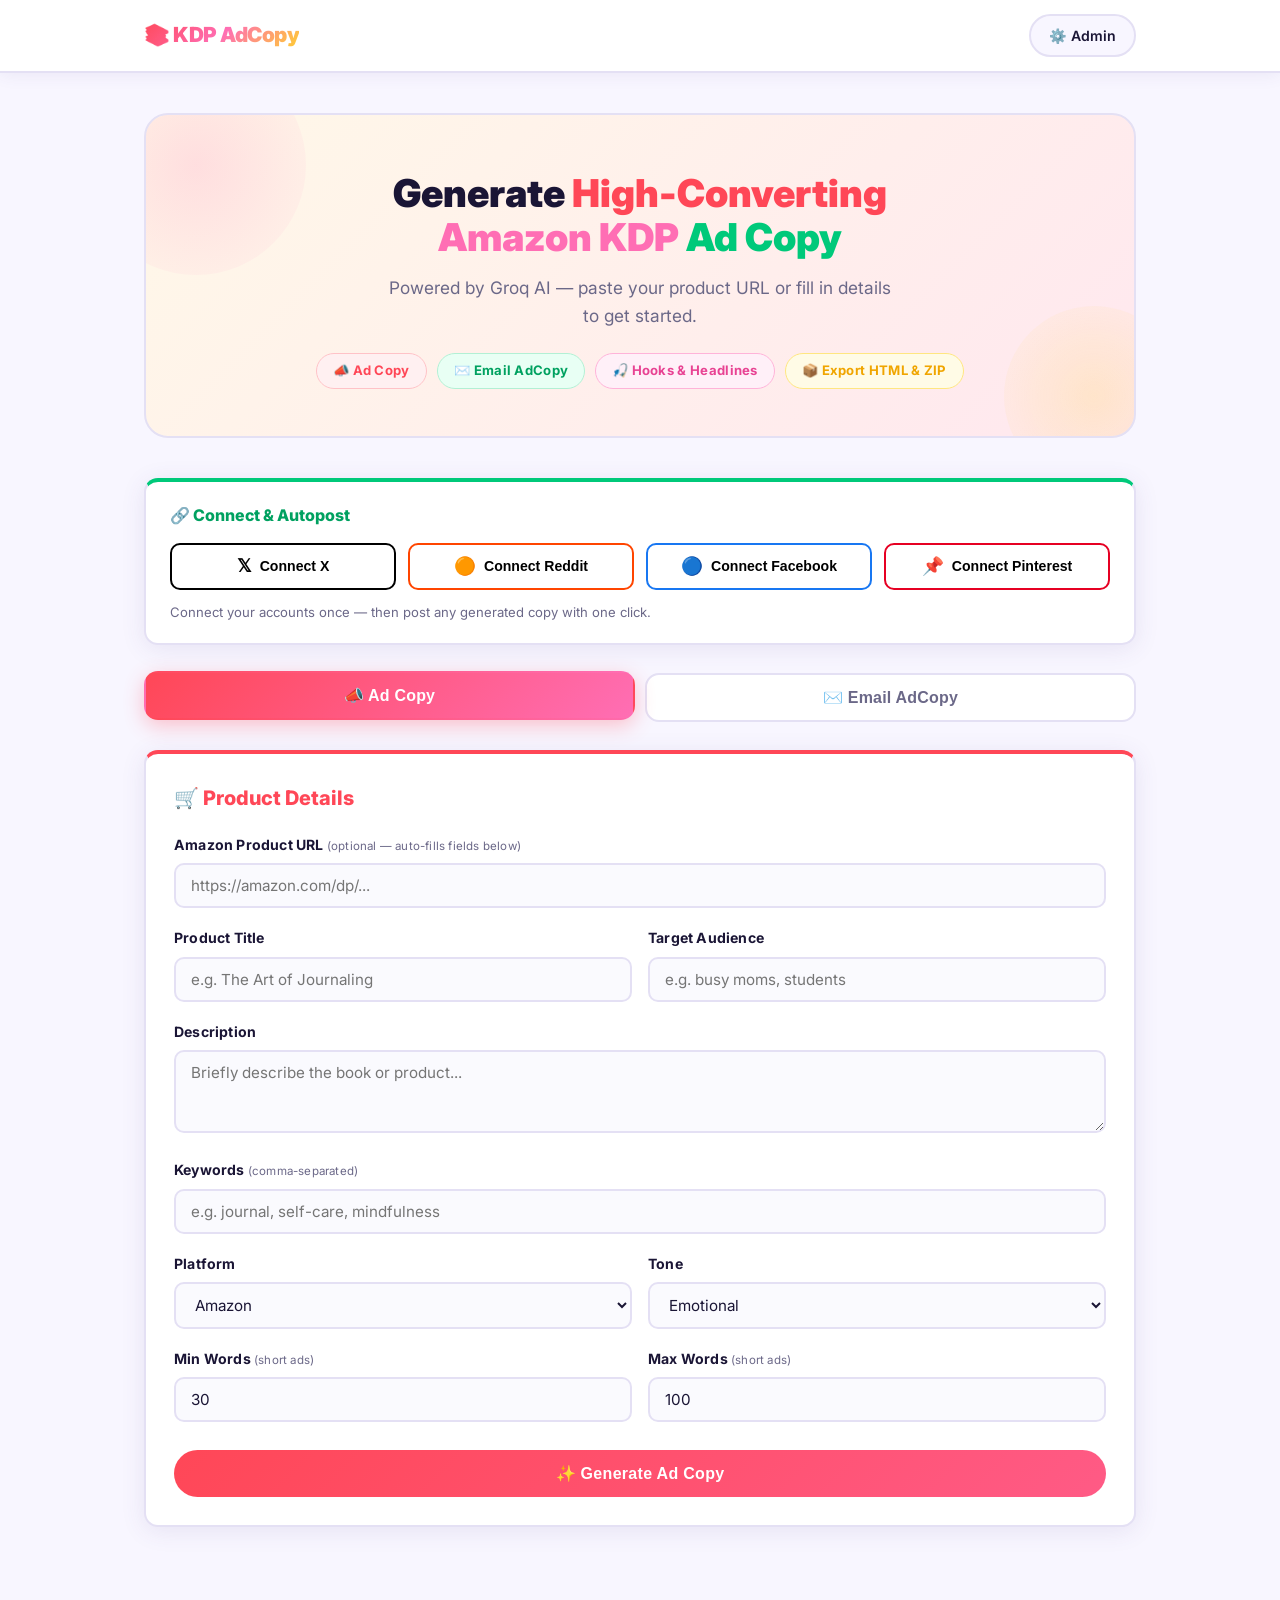
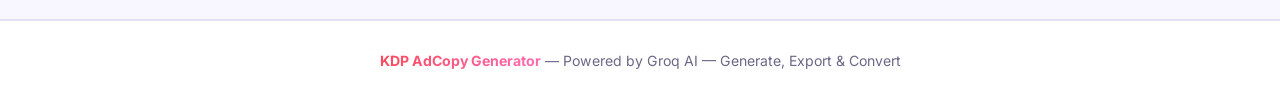
==== commit d3e259eb: "Add social media connection and autoposting features Integrates social media platform connectivity (" ====
--- a/templates/index.html
+++ b/templates/index.html
@@ -36,6 +36,95 @@
       </div>
     </section>
 
+    <!-- Social Connect Bar -->
+    <section class="social-bar card">
+      <div class="social-bar-title">🔗 Connect &amp; Autopost</div>
+      <div class="social-platforms">
+        <!-- Twitter -->
+        <div class="soc-platform" id="soc-twitter">
+          <button class="soc-btn soc-twitter" onclick="socialConnect('twitter')">
+            <span class="soc-logo">𝕏</span>
+            <span class="soc-label" id="soc-twitter-label">Connect X</span>
+          </button>
+          <button class="soc-disconnect hidden" id="soc-twitter-disc" onclick="socialDisconnect('twitter')">✕</button>
+        </div>
+        <!-- Reddit -->
+        <div class="soc-platform" id="soc-reddit">
+          <button class="soc-btn soc-reddit" onclick="socialConnect('reddit')">
+            <span class="soc-logo">🟠</span>
+            <span class="soc-label" id="soc-reddit-label">Connect Reddit</span>
+          </button>
+          <button class="soc-disconnect hidden" id="soc-reddit-disc" onclick="socialDisconnect('reddit')">✕</button>
+        </div>
+        <!-- Facebook -->
+        <div class="soc-platform" id="soc-facebook">
+          <button class="soc-btn soc-facebook" onclick="socialConnect('facebook')">
+            <span class="soc-logo">🔵</span>
+            <span class="soc-label" id="soc-facebook-label">Connect Facebook</span>
+          </button>
+          <button class="soc-disconnect hidden" id="soc-facebook-disc" onclick="socialDisconnect('facebook')">✕</button>
+        </div>
+        <!-- Pinterest -->
+        <div class="soc-platform" id="soc-pinterest">
+          <button class="soc-btn soc-pinterest" onclick="socialConnect('pinterest')">
+            <span class="soc-logo">📌</span>
+            <span class="soc-label" id="soc-pinterest-label">Connect Pinterest</span>
+          </button>
+          <button class="soc-disconnect hidden" id="soc-pinterest-disc" onclick="socialDisconnect('pinterest')">✕</button>
+        </div>
+      </div>
+      <p class="social-hint">Connect your accounts once — then post any generated copy with one click.</p>
+    </section>
+
+    <!-- Post Modal -->
+    <div id="postModal" class="modal-overlay hidden" onclick="closePostModal(event)">
+      <div class="modal-box">
+        <button class="modal-close" onclick="closePostModal(null)">✕</button>
+        <h3 id="modalTitle">Post to Platform</h3>
+        <div id="modalPlatformIcon" class="modal-platform-icon"></div>
+
+        <!-- Reddit extra fields -->
+        <div id="redditFields" class="hidden">
+          <div class="form-group">
+            <label>Subreddit <span class="optional">(without r/)</span></label>
+            <input type="text" id="redditSubreddit" placeholder="e.g. selfpublishing" />
+          </div>
+          <div class="form-group">
+            <label>Post Title</label>
+            <input type="text" id="redditTitle" placeholder="Catchy title for your Reddit post" />
+          </div>
+        </div>
+
+        <!-- Pinterest extra fields -->
+        <div id="pinterestFields" class="hidden">
+          <div class="form-group">
+            <label>Board</label>
+            <select id="pinterestBoard">
+              <option value="">Loading boards…</option>
+            </select>
+          </div>
+          <div class="form-group">
+            <label>Pin Title</label>
+            <input type="text" id="pinterestTitle" placeholder="Pin title" />
+          </div>
+        </div>
+
+        <div class="form-group">
+          <label>Content to post <span id="charCounter" class="optional"></span></label>
+          <textarea id="modalText" rows="5" placeholder="Select content below or type here…" oninput="updateCharCounter()"></textarea>
+        </div>
+
+        <!-- Quick-select buttons -->
+        <div id="modalQuickPick" class="modal-quickpick"></div>
+
+        <div id="modalError" class="error-banner hidden"></div>
+        <button class="btn-primary" id="modalPostBtn" onclick="submitPost()">
+          <span id="modalPostText">🚀 Post Now</span>
+          <span id="modalPostLoading" class="hidden">⏳ Posting…</span>
+        </button>
+      </div>
+    </div>
+
     <!-- Tabs -->
     <div class="tab-bar">
       <button class="tab-btn active" data-tab="ads">📣 Ad Copy</button>
@@ -116,6 +205,7 @@
         <div class="export-bar">
           <button class="btn-export" id="exportHtml">⬇ Export HTML</button>
           <button class="btn-export" id="exportZip">📦 Export ZIP</button>
+          <button class="btn-share" onclick="openPostModal('ads')">🚀 Post to Social</button>
         </div>
 
         <!-- Results in 2-col grid -->
@@ -218,6 +308,7 @@
         <div class="export-bar">
           <button class="btn-export btn-export-email" id="exportEmailHtml">⬇ Export HTML</button>
           <button class="btn-export btn-export-email" id="exportEmailZip">📦 Export ZIP</button>
+          <button class="btn-share" onclick="openPostModal('emails')">🚀 Post to Social</button>
         </div>
 
         <div class="results-grid">
--- a/static/styles.css
+++ b/static/styles.css
@@ -496,6 +496,175 @@
   border-radius: 50px; font-weight: 800; vertical-align: middle; margin-left: 8px;
 }
 
+/* ── Social Connect Bar ────────────────────────────────────── */
+.social-bar {
+  border-top: 4px solid var(--green);
+  margin-bottom: 28px;
+  padding: 20px 24px;
+}
+.social-bar-title {
+  font-size: 1rem; font-weight: 800; margin-bottom: 14px;
+  color: var(--grn-dk);
+}
+.social-platforms {
+  display: grid;
+  grid-template-columns: repeat(4, 1fr);
+  gap: 12px;
+  margin-bottom: 12px;
+}
+@media (max-width: 640px) {
+  .social-platforms { grid-template-columns: repeat(2, 1fr); }
+}
+.soc-platform {
+  display: flex; align-items: center; gap: 6px;
+}
+.soc-btn {
+  flex: 1;
+  display: flex; align-items: center; justify-content: center; gap: 8px;
+  padding: 11px 14px;
+  border-radius: 10px;
+  border: 2px solid var(--border);
+  background: var(--surface);
+  font-size: .88rem; font-weight: 700;
+  cursor: pointer;
+  transition: all .25s;
+  white-space: nowrap;
+  overflow: hidden;
+}
+.soc-btn:hover { transform: translateY(-2px); box-shadow: 0 6px 18px rgba(0,0,0,.1); }
+.soc-logo { font-size: 1.1rem; flex-shrink: 0; }
+
+.soc-twitter  { border-color: #000; }
+.soc-twitter:hover, .soc-twitter.connected  { background: #000; color: #fff; border-color: #000; }
+.soc-reddit   { border-color: #ff4500; }
+.soc-reddit:hover, .soc-reddit.connected   { background: #ff4500; color: #fff; border-color: #ff4500; }
+.soc-facebook { border-color: #1877f2; }
+.soc-facebook:hover, .soc-facebook.connected { background: #1877f2; color: #fff; border-color: #1877f2; }
+.soc-pinterest{ border-color: #e60023; }
+.soc-pinterest:hover, .soc-pinterest.connected{ background: #e60023; color: #fff; border-color: #e60023; }
+
+.soc-btn.connected { opacity: 1; }
+.soc-disconnect {
+  padding: 8px 10px; border-radius: 8px; border: 2px solid #ffc2c7;
+  background: none; color: var(--red); font-size: .8rem; font-weight: 700;
+  cursor: pointer; transition: all .2s; flex-shrink: 0;
+}
+.soc-disconnect:hover { background: var(--red); color: #fff; border-color: var(--red); }
+.social-hint { font-size: .82rem; color: var(--muted); margin-top: 4px; }
+
+/* Share button in export bar */
+.btn-share {
+  padding: 10px 20px;
+  border-radius: 50px;
+  background: linear-gradient(135deg, var(--green), var(--yellow));
+  border: none;
+  color: #fff;
+  font-weight: 700;
+  cursor: pointer;
+  font-size: .9rem;
+  transition: transform .2s, box-shadow .2s;
+}
+.btn-share:hover { transform: translateY(-2px); box-shadow: 0 6px 18px rgba(0,201,122,.35); }
+
+/* ── Post Modal ─────────────────────────────────────────────── */
+.modal-overlay {
+  position: fixed; inset: 0; z-index: 1000;
+  background: rgba(26,21,53,.55);
+  backdrop-filter: blur(4px);
+  display: flex; align-items: center; justify-content: center;
+  animation: fadeIn .2s ease;
+}
+.modal-box {
+  background: var(--surface);
+  border-radius: 20px;
+  padding: 32px 28px;
+  width: 540px; max-width: 96vw; max-height: 92vh; overflow-y: auto;
+  box-shadow: 0 24px 80px rgba(0,0,0,.25);
+  position: relative;
+  animation: fadeSlideUp .3s ease;
+}
+.modal-close {
+  position: absolute; top: 16px; right: 18px;
+  background: var(--bg); border: 2px solid var(--border);
+  border-radius: 50%; width: 34px; height: 34px;
+  font-size: 1rem; cursor: pointer; color: var(--muted);
+  display: flex; align-items: center; justify-content: center;
+  transition: all .2s;
+}
+.modal-close:hover { background: var(--red); color: #fff; border-color: var(--red); }
+.modal-box h3 { font-size: 1.25rem; font-weight: 800; margin-bottom: 6px; }
+.modal-platform-icon { font-size: 2rem; margin-bottom: 16px; }
+
+/* Quick pick buttons */
+.modal-quickpick {
+  display: flex; flex-wrap: wrap; gap: 8px; margin-bottom: 14px;
+}
+.qp-btn {
+  padding: 5px 12px; border-radius: 50px; font-size: .78rem; font-weight: 700;
+  border: 2px solid var(--border); background: none; cursor: pointer;
+  transition: all .2s; color: var(--muted); text-align: left;
+  max-width: 280px; overflow: hidden; text-overflow: ellipsis; white-space: nowrap;
+}
+.qp-btn:hover { border-color: var(--pink); color: var(--pnk-dk); background: #fff5fb; }
+.qp-btn.selected { border-color: var(--green); color: var(--grn-dk); background: #e8fff4; }
+
+/* Admin social styles */
+.admin-social-card { border-top: 4px solid var(--green); }
+.admin-social-card h2 { color: var(--grn-dk); }
+.admin-social-note {
+  font-size: .88rem; color: var(--muted); margin-bottom: 20px;
+  background: var(--bg); border-radius: 8px; padding: 12px 14px;
+  border-left: 3px solid var(--green);
+}
+.admin-social-note code { background: #e8fff4; color: var(--grn-dk); padding: 1px 5px; border-radius: 4px; font-size: .85em; }
+.social-cred-block {
+  border: 2px solid var(--border); border-radius: 12px; padding: 18px 20px;
+  margin-bottom: 16px; transition: border-color .2s;
+}
+.twitter-block:hover   { border-color: #000; }
+.reddit-block:hover    { border-color: #ff4500; }
+.facebook-block:hover  { border-color: #1877f2; }
+.pinterest-block:hover { border-color: #e60023; }
+.social-cred-header {
+  display: flex; align-items: center; gap: 10px; margin-bottom: 14px;
+}
+.social-cred-header strong { font-size: 1rem; font-weight: 800; }
+.soc-icon { font-size: 1.3rem; }
+.cred-link {
+  margin-left: auto; font-size: .82rem; color: var(--muted);
+  text-decoration: none; font-weight: 600;
+  padding: 4px 10px; border: 1px solid var(--border); border-radius: 50px;
+  transition: all .2s;
+}
+.cred-link:hover { color: var(--text); border-color: var(--text); }
+.cred-hint { font-size: .8rem; color: var(--muted); margin-top: 8px; }
+.cred-hint code { background: var(--bg); padding: 2px 6px; border-radius: 4px; }
+
+/* ── Toast Notifications ────────────────────────────────────── */
+.toast-notification {
+  position: fixed; bottom: 28px; right: 24px; z-index: 9999;
+  background: var(--surface);
+  border-radius: 12px;
+  padding: 14px 22px;
+  font-size: .9rem; font-weight: 700;
+  box-shadow: 0 8px 32px rgba(0,0,0,.18);
+  border-left: 5px solid var(--green);
+  transform: translateY(20px); opacity: 0;
+  transition: all .35s cubic-bezier(.4,0,.2,1);
+  max-width: 340px;
+}
+.toast-notification.visible { transform: translateY(0); opacity: 1; }
+.toast-success { border-left-color: var(--green); }
+.toast-error   { border-left-color: var(--red); }
+.toast-info    { border-left-color: var(--blue, #4dabf7); }
+
+/* ── Error Banner ───────────────────────────────────────────── */
+.error-banner {
+  background: #fff0f2; border: 1.5px solid var(--red);
+  color: #c0392b; border-radius: 8px; padding: 10px 14px;
+  font-size: .88rem; font-weight: 600; margin-bottom: 12px;
+}
+
 /* ── Footer ────────────────────────────────────────────────── */
 .footer {
   text-align: center;
